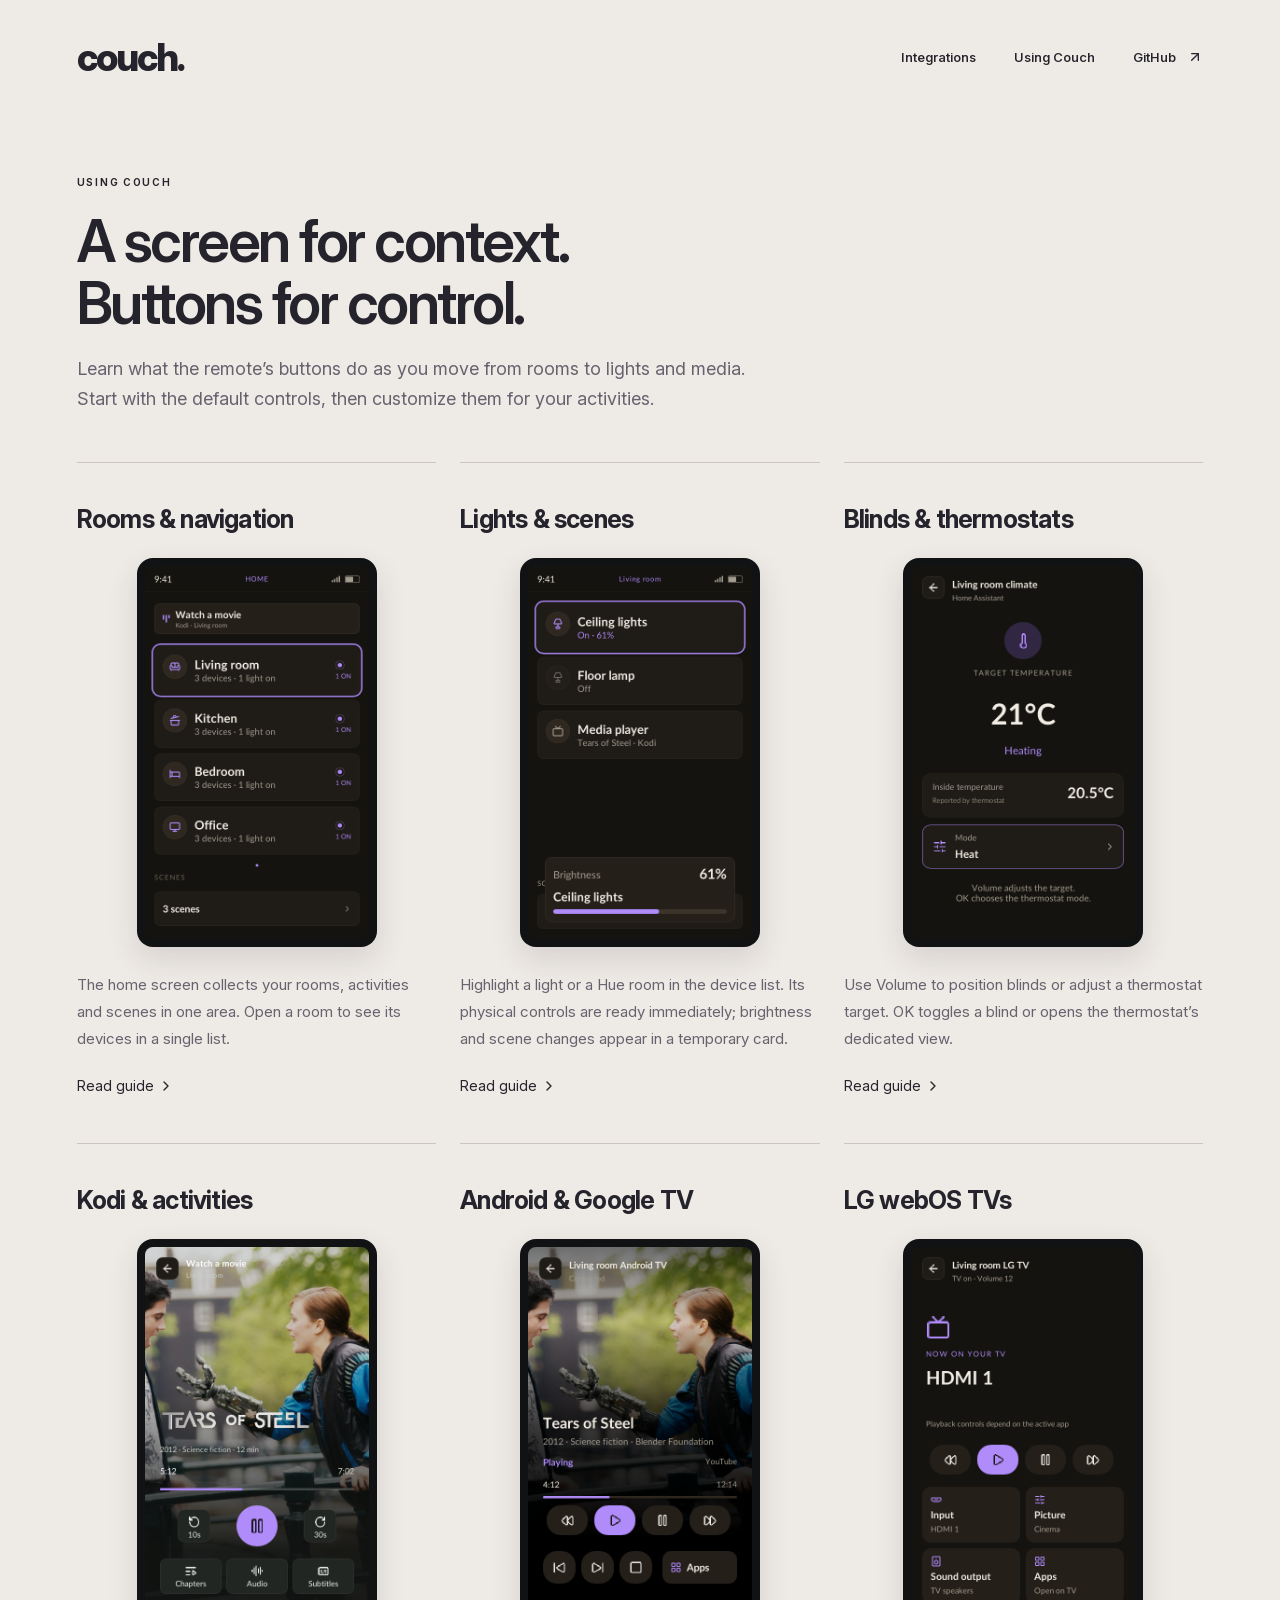
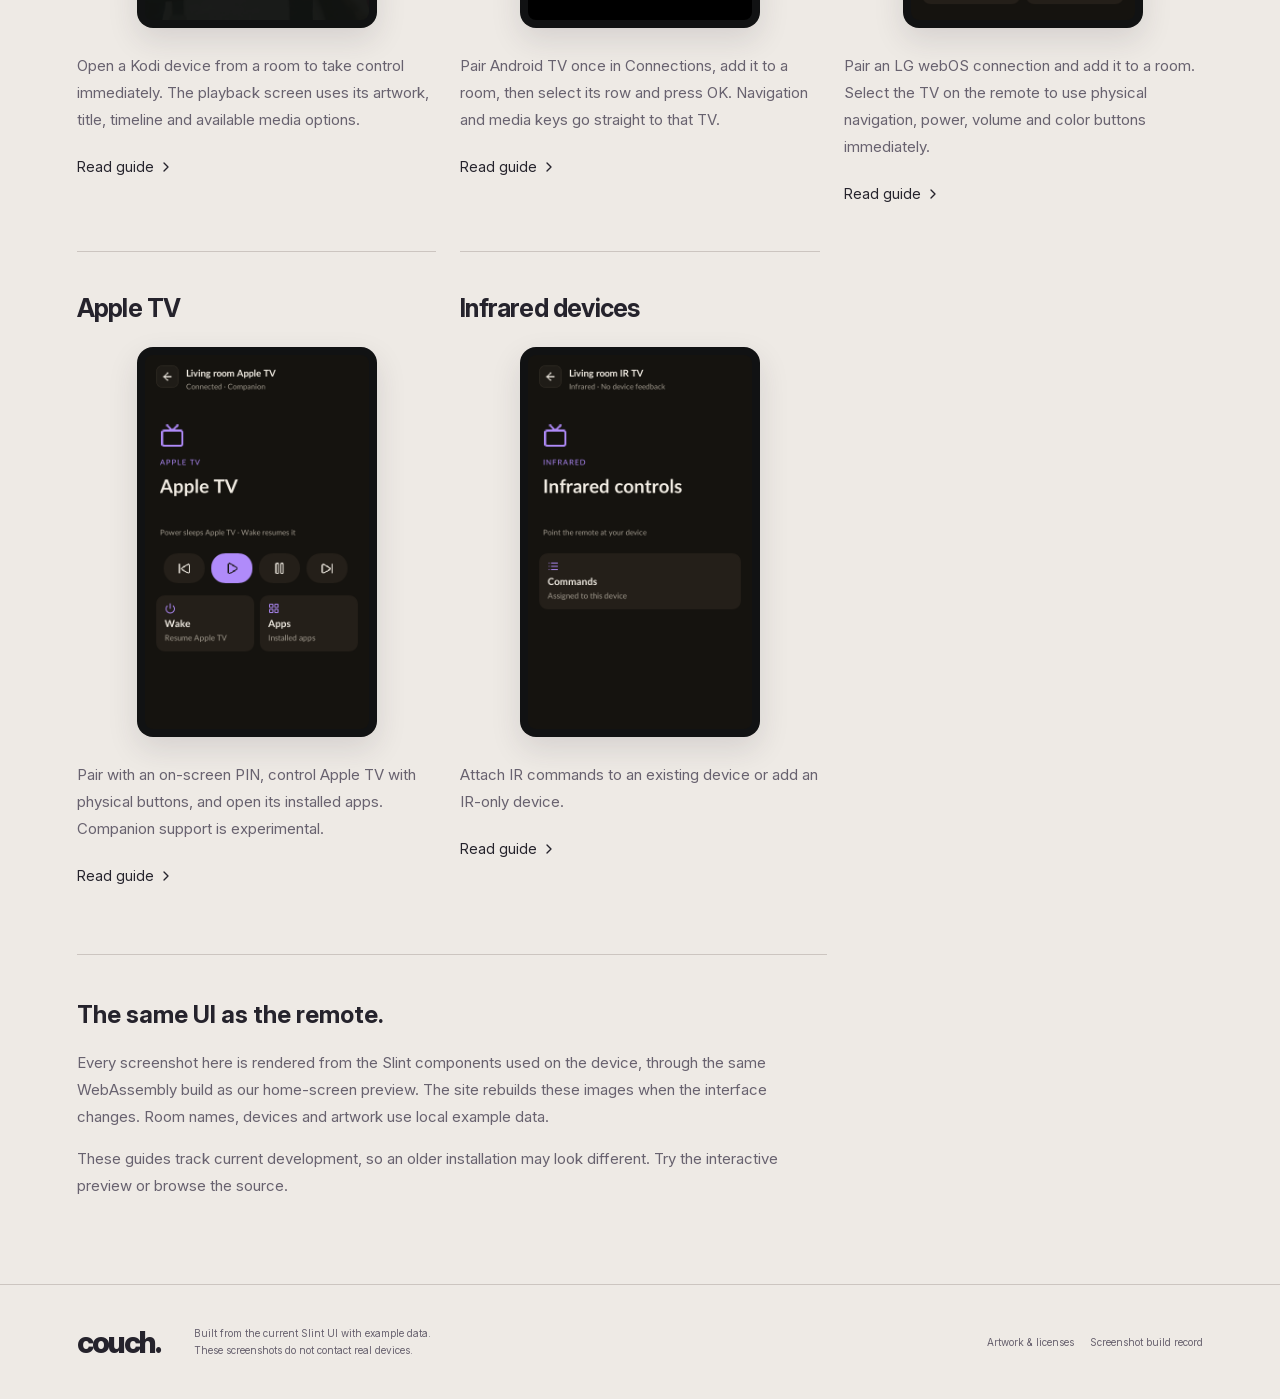
==== usage/index.html @ 996b4701 "site: extract Couch landing page" ====
<!doctype html>
<html lang="en"><head><meta charset="utf-8"><meta name="viewport" content="width=device-width, initial-scale=1"><meta name="description" content="Couch remote usage guide: Using Couch"><title>Using Couch — couch.</title><link rel="icon" href="../favicon.svg" type="image/svg+xml"><link rel="stylesheet" href="../style.css"><link rel="stylesheet" href="usage.css"><link rel="canonical" href="https://dangerouslaser.github.io/couch/usage/"><meta property="og:type" content="website"><meta property="og:site_name" content="Couch"><meta property="og:title" content="Using Couch — couch."><meta property="og:description" content="Couch remote usage guide: Using Couch"><meta property="og:url" content="https://dangerouslaser.github.io/couch/usage/"><meta name="twitter:card" content="summary"><meta name="twitter:title" content="Using Couch — couch."><meta name="twitter:description" content="Couch remote usage guide: Using Couch"></head><body><a class="skip" href="#main">Skip to content</a>
<header class="topbar wrap"><a class="brand" href="../" aria-label="Couch home">couch.</a>
<nav aria-label="Main navigation"><a href="../integrations.html">Integrations</a><a href="./" aria-current="page">Using Couch</a><a href="https://github.com/dangerouslaser/couch">GitHub <span class="icon icon-arrow-up-right" aria-hidden="true"></span></a></nav></header>
<main id="main" class="wrap usage">
<div class="guide-heading">
<p class="eyebrow">USING COUCH</p>
<h1>A screen for context.<br>Buttons for control.</h1>
<p class="guide-intro">Learn what the remote’s buttons do as you move from rooms to lights and media. Start with the default controls, then customize them for your activities.</p></div>
<div class="guide-cards"><a class="guide-card" href="rooms.html">
<h2>Rooms & navigation</h2>
<span class="screen-frame guide-card-preview"><img src="screenshots/home.png" width="480" height="800" alt="Couch home screen with rooms, activities and scenes"></span>
<p>The home screen collects your rooms, activities and scenes in one area. Open a room to see its devices in a single list.</p><span class="guide-link">Read guide <span class="icon icon-chevron-right" aria-hidden="true"></span></span></a><a class="guide-card" href="lights.html">
<h2>Lights & scenes</h2>
<span class="screen-frame guide-card-preview"><img src="screenshots/brightness.png" width="480" height="800" alt="Living room device list with a brightness card for Ceiling lights"></span>
<p>Highlight a light or a Hue room in the device list. Its physical controls are ready immediately; brightness and scene changes appear in a temporary card.</p><span class="guide-link">Read guide <span class="icon icon-chevron-right" aria-hidden="true"></span></span></a><a class="guide-card" href="home-assistant.html"><h2>Blinds &amp; thermostats</h2><span class="screen-frame guide-card-preview"><img src="screenshots/thermostat.png" width="480" height="800" alt="Home Assistant thermostat with target temperature, current temperature and mode"></span><p>Use Volume to position blinds or adjust a thermostat target. OK toggles a blind or opens the thermostat’s dedicated view.</p><span class="guide-link">Read guide <span class="icon icon-chevron-right" aria-hidden="true"></span></span></a><a class="guide-card" href="kodi.html">
<h2>Kodi & activities</h2>
<span class="screen-frame guide-card-preview"><img src="screenshots/kodi.png" width="480" height="800" alt="Kodi playback screen with artwork, progress and media controls"></span>
<p>Open a Kodi device from a room to take control immediately. The playback screen uses its artwork, title, timeline and available media options.</p><span class="guide-link">Read guide <span class="icon icon-chevron-right" aria-hidden="true"></span></span></a><a class="guide-card" href="android-tv.html"><h2>Android & Google TV</h2><span class="screen-frame guide-card-preview"><img src="screenshots/android-tv.png" width="480" height="800" alt="Android TV control screen with playback buttons and an Apps shortcut tile."></span><p>Pair Android TV once in Connections, add it to a room, then select its row and press OK. Navigation and media keys go straight to that TV.</p><span class="guide-link">Read guide <span class="icon icon-chevron-right" aria-hidden="true"></span></span></a><a class="guide-card" href="webos.html"><h2>LG webOS TVs</h2><span class="screen-frame guide-card-preview"><img src="screenshots/webos.png" width="480" height="800" alt="LG webOS control screen with current source, playback controls, input, picture, sound and apps tiles."></span><p>Pair an LG webOS connection and add it to a room. Select the TV on the remote to use physical navigation, power, volume and color buttons immediately.</p><span class="guide-link">Read guide <span class="icon icon-chevron-right" aria-hidden="true"></span></span></a><a class="guide-card" href="apple-tv.html"><h2>Apple TV</h2><span class="screen-frame guide-card-preview"><img src="screenshots/apple-tv.png" width="480" height="800" alt="Apple TV control screen with playback controls, Wake and Apps"></span><p>Pair with an on-screen PIN, control Apple TV with physical buttons, and open its installed apps. Companion support is experimental.</p><span class="guide-link">Read guide <span class="icon icon-chevron-right" aria-hidden="true"></span></span></a><a class="guide-card" href="infrared.html"><h2>Infrared devices</h2><span class="screen-frame guide-card-preview"><img src="screenshots/infrared.png" width="480" height="800" alt="Infrared device control screen with an assigned Commands tile and no inferred device state."></span><p>Attach IR commands to an existing device or add an IR-only device.</p><span class="guide-link">Read guide <span class="icon icon-chevron-right" aria-hidden="true"></span></span></a></div>
<section class="guide-about">
<h2>The same UI as the remote.</h2>
<p>Every screenshot here is rendered from the Slint components used on the device, through the same WebAssembly build as our home-screen preview. The site rebuilds these images when the interface changes. Room names, devices and artwork use local example data.</p>
<p>These guides track current development, so an older installation may look different. <a href="../">Try the interactive preview</a> or <a href="https://github.com/dangerouslaser/couch">browse the source</a>.</p></section></main>
<footer class="wrap"><a class="brand" href="../">couch.</a>
<p>Built from the current Slint UI with example data.<br>These screenshots do not contact real devices.</p>
<div class="licenses"><a href="../credits.html">Artwork &amp; licenses</a><a href="screenshots/manifest.json">Screenshot build record</a></div></footer></body></html>
---- style.css ----
@font-face{font-family:Inter;src:url("assets/InterVariable.woff2") format("woff2");font-weight:100 900;font-display:swap}
:root{color-scheme:light;--paper:#eeeae5;--ink:#25232c;--muted:#68626f;--line:#ccc5c0;--purple:#c4a2ff}
*{box-sizing:border-box}html{scroll-behavior:smooth;scroll-padding-top:24px}body{margin:0;background:var(--paper);color:var(--ink);font-family:Inter,system-ui,sans-serif;-webkit-font-smoothing:antialiased}a{color:inherit;text-decoration:none}a:focus-visible{outline:3px solid #755299;outline-offset:6px}.wrap{max-width:1400px;margin-inline:auto;padding-inline:6vw}.skip{position:absolute;top:-100px;left:20px;background:var(--ink);color:white;padding:16px;z-index:5}.skip:focus{top:12px}.topbar{height:114px;display:flex;align-items:center;justify-content:space-between}.brand{font-size:38px;font-weight:800;letter-spacing:-2px;line-height:1}.topbar nav{display:flex;gap:38px;font-size:13px;font-weight:550}.topbar nav a:hover,.text-link:hover{text-decoration:underline;text-underline-offset:5px}.topbar nav span{margin-left:8px}.hero{display:grid;grid-template-columns:1.18fr 1fr;gap:30px;align-items:center;padding-top:42px;padding-bottom:68px}.eyebrow{font-size:10px;letter-spacing:1.7px;font-weight:650;line-height:1.6}.intro .eyebrow{display:flex;align-items:center;gap:10px}.dot{width:7px;height:7px;border-radius:50%;background:#8763a2}.intro h1{font-size:clamp(45px,5vw,70px);line-height:1.02;letter-spacing:-.065em;margin:30px 0 26px;font-weight:650}.intro h1 em{font-style:normal;color:#82718f}.lede{font-size:22px;line-height:1.5;letter-spacing:-.6px}.explain{font-size:15px;line-height:1.8;color:var(--muted);max-width:380px;margin-top:22px}.actions{display:flex;align-items:center;gap:25px;flex-wrap:wrap;margin-top:30px;font-size:12px}.button{display:inline-flex;background:var(--ink);color:var(--paper);border-radius:28px;padding:17px 23px;gap:25px;font-weight:550;transition:background .2s,transform .2s}.button:hover{background:#51425e;transform:translateY(-2px)}.text-link span{margin-left:8px}.development{font-size:9px;letter-spacing:1.1px;font-weight:650;margin-top:38px}.development span{display:block;font-size:11px;font-weight:400;letter-spacing:0;color:var(--muted);margin-top:9px}.preview{min-width:0;margin:0;display:flex;align-items:center;flex-direction:column;padding:0 10px}.preview figcaption{margin-top:20px;font-size:9px;letter-spacing:1.3px;text-align:center;font-weight:600;line-height:1.6}.preview figcaption span{display:block;letter-spacing:0;color:var(--muted);font-size:10px;font-weight:400;margin-top:5px}.integrations{border-block:1px solid var(--line)}.integration-inner{display:flex;align-items:center;gap:45px;padding-block:27px}.integration-inner p{font-size:9px;letter-spacing:1.4px;flex-shrink:0;color:var(--muted)}.integration-inner ul{margin:0;padding:0;list-style:none;display:flex;justify-content:space-between;gap:28px;flex:1;flex-wrap:wrap}.integration-inner li{font-size:16px;letter-spacing:-.5px;font-weight:550}.details{padding-top:82px;padding-bottom:78px;display:grid;grid-template-columns:.85fr 2fr;gap:65px}.section-heading h2,.project h2{font-size:44px;line-height:1.08;letter-spacing:-2.4px;font-weight:600;margin:18px 0 0}.features{display:grid;grid-template-columns:repeat(3,1fr);gap:30px;padding-top:10px}.number{font-size:9px;letter-spacing:1.3px;color:#82718f}.features h3{font-size:18px;line-height:1.35;letter-spacing:-.5px;font-weight:600;margin-top:22px}.features p,.project p:not(.eyebrow){font-size:13px;line-height:1.8;color:var(--muted)}.project{margin-bottom:66px;display:grid;grid-template-columns:1.6fr 1fr;gap:100px;position:relative;padding-top:48px}.project:before{content:"";position:absolute;top:0;left:6vw;right:6vw;border-top:1px solid var(--line)}.project h2{font-size:46px;margin-bottom:20px}.project p:not(.eyebrow){max-width:540px}.project-links{align-self:center}.project-links a{display:flex;justify-content:space-between;padding:18px 0;border-bottom:1px solid var(--line);font-size:13px}.project-links a:hover{color:#755299}.project-links span{font-size:16px}footer{border-top:1px solid var(--line);display:flex;align-items:center;gap:34px;padding-block:30px}footer .brand{font-size:30px}footer p{font-size:10px;color:var(--muted);line-height:1.7}footer .licenses{font-size:10px;color:var(--muted);margin-left:auto;display:flex;gap:16px;flex-wrap:wrap}
@media(min-width:1500px){.wrap{padding-inline:84px}.project:before,.install-band:before{left:84px;right:84px}}
@media(max-width:1000px){.hero{gap:15px}.intro h1{font-size:60px}.actions{gap:18px}.details{gap:35px;grid-template-columns:1fr}.section-heading h2 br{display:none}.features{gap:30px}.integration-inner{gap:25px}.integration-inner li{font-size:14px}.integration-inner ul{gap:18px}.project{gap:50px}}
@media(max-width:850px){.topbar{height:90px}.brand{font-size:34px}.topbar nav{gap:24px;font-size:12px}.hero{grid-template-columns:minmax(0,1fr);padding-top:28px;padding-bottom:36px;gap:36px}.intro h1{font-size:clamp(35px,8vw,60px);margin-top:23px}.lede{font-size:20px}.explain{max-width:400px;font-size:14px}.development{margin-top:28px}.preview{padding-top:12px;padding-bottom:0}.preview figcaption{margin-top:30px}.integration-inner{display:block;padding-block:22px}.integration-inner p{margin:0 0 17px}.integration-inner ul{justify-content:flex-start;gap:14px 25px}.details{padding-top:45px;padding-bottom:42px;gap:20px}.section-heading h2,.project h2{font-size:37px}.features{grid-template-columns:1fr;gap:25px}.features article{display:grid;grid-template-columns:75px 1fr;column-gap:18px}.number{grid-row:1/3;margin-top:4px}.features h3{margin:0 0 6px;font-size:18px}.features p{margin:0;grid-column:2}.project{grid-template-columns:1fr;gap:12px;margin-bottom:42px;padding-top:35px}.project h2{margin-top:12px}.project p:not(.eyebrow){font-size:13px}.project-links a{padding:16px 0}footer{flex-wrap:wrap;gap:12px 22px;padding-block:25px}footer p{flex:1;min-width:200px}footer .licenses{margin-left:0}}
@media(prefers-reduced-motion:reduce){html{scroll-behavior:auto}.button{transition:none}}

/* Unmodified Lucide SVGs; masks inherit each row’s active/idle color. */
.icon{display:inline-block;width:16px;height:16px;flex-shrink:0;vertical-align:-3px;background-color:currentColor;-webkit-mask:var(--icon) center/contain no-repeat;mask:var(--icon) center/contain no-repeat}
.icon-house{--icon:url("assets/lucide/house.svg")}
.icon-sun{--icon:url("assets/lucide/sun.svg")}
.icon-moon{--icon:url("assets/lucide/moon.svg")}
.icon-briefcase-business{--icon:url("assets/lucide/briefcase-business.svg")}
.icon-sparkles{--icon:url("assets/lucide/sparkles.svg")}
.icon-play{--icon:url("assets/lucide/play.svg")}
.icon-chevron-right{--icon:url("assets/lucide/chevron-right.svg")}
.icon-wifi{--icon:url("assets/lucide/wifi.svg")}
.icon-battery-medium{--icon:url("assets/lucide/battery-medium.svg")}
.icon-circle-dot{--icon:url("assets/lucide/circle-dot.svg")}
.icon-arrow-up-right{--icon:url("assets/lucide/arrow-up-right.svg")}
.icon-arrow-down{--icon:url("assets/lucide/arrow-down.svg")}
.room-symbol .icon{width:22px;height:22px}.scene-row>.icon:first-child{width:24px;height:24px}.chevron.icon{width:20px;height:20px}

.icon-power{--icon:url("assets/lucide/power.svg")}
.icon-arrow-left{--icon:url("assets/lucide/arrow-left.svg")}
.icon-lightbulb{--icon:url("assets/lucide/lightbulb.svg")}
.icon-tv{--icon:url("assets/lucide/tv.svg")}
.icon-speaker{--icon:url("assets/lucide/speaker.svg")}
.icon-pause{--icon:url("assets/lucide/pause.svg")}
.icon-skip-back{--icon:url("assets/lucide/skip-back.svg")}
.icon-skip-forward{--icon:url("assets/lucide/skip-forward.svg")}
.icon-check{--icon:url("assets/lucide/check.svg")}
.icon-sofa{--icon:url("assets/lucide/sofa.svg")}

.stack{padding-block:60px;border-bottom:1px solid var(--line)}
.stack-heading{display:flex;align-items:start;justify-content:space-between;gap:50px;margin-bottom:36px}
.stack h2{font-size:38px;line-height:1.1;letter-spacing:-1.8px;margin:14px 0 0;font-weight:600}
.stack-heading>p{max-width:480px;font-size:14px;color:var(--muted);line-height:1.8;margin-top:16px}
.stack-grid{display:grid;grid-template-columns:repeat(3,1fr);gap:30px}
.stack-grid article{border-top:1px solid var(--line);padding-top:20px}
.stack-grid h3{font-size:20px;letter-spacing:-.5px;font-weight:600;margin:0 0 12px}
.stack-grid p{font-size:13px;line-height:1.8;color:var(--muted);margin:0 0 16px}
.stack-grid a{font-size:12px;text-decoration:underline;text-underline-offset:4px}
@media(max-width:850px){.stack{padding-block:38px}.stack-heading{display:block;margin-bottom:26px}.stack h2{font-size:32px}.stack-grid{grid-template-columns:1fr;gap:26px}.topbar nav{gap:16px}}

/* HA100-inspired bezel; the screen remains the production 480 × 800 canvas. */
.device-shell{width:300px;max-width:100%;padding:4px;border-radius:28px;background:linear-gradient(105deg,#d3d4d4 0,#797b7c 2%,#414344 4%,#a0a1a1 96%,#dedfdf 98%,#747676 100%);box-shadow:3px 10px 12px #13101522,15px 30px 60px #30273830,inset 0 1px 1px #ffffffb0}
.device-face{position:relative;overflow:hidden;padding:22px 20px 20px;border-radius:24px;background:linear-gradient(115deg,#111213,#080909 55%,#121313);box-shadow:inset 0 0 0 1px #242627}
.slint-screen{position:relative;width:100%;aspect-ratio:3/5;overflow:hidden;background:#15130f;box-shadow:0 0 0 1px #1b1d1d}
#slint-demo{position:absolute;left:0;top:0;width:480px;height:800px;border:0;transform-origin:top left}
#demo-loading,#demo-sleep{position:absolute;inset:0;display:flex;align-items:center;justify-content:center;padding:20px;text-align:center;background:#111;color:#bbb;font:14px Inter,sans-serif;border:0;width:100%;height:100%}#demo-sleep{cursor:pointer}
#demo-loading[hidden],#demo-sleep[hidden]{display:none}
.device-buttons{margin-top:28px;display:grid;gap:14px}
.device-buttons button{display:flex;align-items:center;justify-content:center;min-width:0;border:0;background:linear-gradient(#1c1e1f,#171819);color:#909391;box-shadow:inset 0 1px #ffffff05,inset 0 -1px #0006;cursor:pointer;touch-action:manipulation;transition:background .12s,color .12s}
.device-buttons button:hover{color:#ddd;background:#29272d}.device-buttons button:active,.device-buttons button.tour-pressed{color:#cfb5fa;background:#353039;box-shadow:inset 0 1px 3px #000b}
.device-buttons button:focus-visible{outline:2px solid #b18ae6;outline-offset:2px;z-index:2}.device-buttons .icon{width:16px;height:16px}
.device-system{display:grid;grid-template-columns:1fr 1.7fr 1fr;gap:2px;height:36px;border-radius:6px;overflow:hidden;background:#0a0b0b;padding:1px;border:1px solid #242626}
.device-system [data-remote=home]{position:relative}
.device-system [data-remote=home]::before{content:"";position:absolute;inset:3px 12px;border-radius:20px;box-shadow:inset 0 1px 3px #000,0 1px #383838;pointer-events:none}
.sr-only{position:absolute;width:1px;height:1px;overflow:hidden;clip:rect(0,0,0,0);white-space:nowrap}
@media(prefers-reduced-motion:reduce){.device-buttons button{transition:none}}
.icon-chevron-left{--icon:url("assets/lucide/chevron-left.svg")}
.icon-chevron-right{--icon:url("assets/lucide/chevron-right.svg")}
.icon-lightbulb{--icon:url("assets/lucide/lightbulb.svg")}
.icon-pause{--icon:url("assets/lucide/pause.svg")}
.icon-tv{--icon:url("assets/lucide/tv.svg")}
.icon-house{--icon:url("assets/lucide/house.svg")}
.icon-power{--icon:url("assets/lucide/power.svg")}
/* Keep the guide link reachable without squeezing the navigation on phones. */
@media(max-width:550px){.topbar{height:auto;min-height:110px;flex-wrap:wrap;gap:20px;padding-block:22px}.topbar nav{width:100%;justify-content:space-between;gap:12px;font-size:12px}.topbar nav a{white-space:nowrap}.topbar nav span{margin-left:2px}}

/* Integration overview and shared navigation. */
.topbar nav{flex-wrap:wrap}.integration-inner ul{display:flex;align-items:center}.integration-inner li a{white-space:nowrap}.integration-inner li a:hover{text-decoration:underline;text-underline-offset:4px}.integration-page{padding-block:40px 70px}.integration-heading{max-width:780px;margin-bottom:48px}.integration-heading h1{font-size:clamp(38px,5vw,64px);line-height:1.08;letter-spacing:-2.5px;font-weight:600;margin:20px 0}.integration-heading p:not(.eyebrow){font-size:18px;line-height:1.7;color:var(--muted)}.integration-heading .integration-note{font-size:14px!important}.integration-cards{display:grid;grid-template-columns:repeat(2,minmax(0,1fr));gap:36px 56px}.integration-cards article{border-top:1px solid var(--line);padding-top:22px}.integration-cards h2{font-size:27px;letter-spacing:-.8px;margin:0 0 12px;font-weight:600}.integration-cards .integration-status{font-size:12px;font-weight:600;color:#756084}.integration-cards p,.integration-next p{font-size:15px;line-height:1.8;color:var(--muted)}.integration-cards .text-link,.integration-next .text-link{font-size:14px}.integration-next{max-width:740px;margin-top:60px;border-top:1px solid var(--line);padding-top:24px}.integration-next h2{font-size:28px;letter-spacing:-1px}@media(max-width:650px){.integration-cards{grid-template-columns:1fr;gap:30px}.integration-page{padding-top:15px}.integration-heading h1{letter-spacing:-1.7px}.integration-heading{margin-bottom:32px}.integration-heading p:not(.eyebrow){font-size:16px}}@media(max-width:550px){.topbar nav{justify-content:flex-start;column-gap:18px;row-gap:12px}.integration-inner ul{gap:18px 24px}}
.install-band{position:relative;padding-top:72px;padding-bottom:80px;display:grid;grid-template-columns:1fr;gap:26px;scroll-margin-top:70px}.install-band:before{content:"";position:absolute;top:0;left:6vw;right:6vw;border-top:1px solid var(--line)}
.install-band>*{min-width:0}
.install-band .eyebrow{display:flex;align-items:center;gap:12px}
.install-band .badge{font-size:9px;letter-spacing:1.1px;font-weight:650;color:#82718f;border:1px solid var(--line);border-radius:20px;padding:4px 9px}
.install-head h2{font-size:clamp(30px,3.4vw,46px);line-height:1.08;letter-spacing:-2px;font-weight:600;margin:16px 0 14px}
.install-head p{font-size:15px;line-height:1.8;color:var(--muted);max-width:640px;margin:0}
.commands{display:flex;flex-direction:column;gap:16px;max-width:900px}
.command{min-width:0}
.command-label{font-size:10px;letter-spacing:1.3px;font-weight:650;color:#82718f;margin:0 0 10px}
.command-box{position:relative;background:var(--ink);border-radius:14px;padding:14px 70px 14px 18px}
.command-box code{display:block;color:var(--paper);font-family:ui-monospace,SFMono-Regular,Menlo,Consolas,monospace;font-size:13px;line-height:1.5;overflow-x:auto;white-space:nowrap;-webkit-overflow-scrolling:touch;user-select:all}
.copy{position:absolute;top:50%;right:10px;transform:translateY(-50%);background:rgba(255,255,255,.12);color:var(--paper);border:1px solid rgba(255,255,255,.22);border-radius:9px;padding:8px 14px;font:inherit;font-size:12px;font-weight:550;cursor:pointer;transition:background .15s}
.copy:hover{background:rgba(255,255,255,.22)}
.copy:focus-visible{outline:2px solid #b79fd0;outline-offset:2px}
.copy.copied{background:#3c7a4e;border-color:#3c7a4e}
.install-foot{font-size:12px;color:var(--muted);margin:2px 0 0}
.install-foot a{text-decoration:underline;text-underline-offset:4px}.install-foot a:hover{color:#755299}.install-foot .icon{margin-left:4px}
@media(max-width:850px){.install-band{padding-top:40px}.command-box code{font-size:12px}}

/* Bluetooth: the remote is the peripheral, so the TV does the pairing. */

/* The contribute path: links inside body copy need their own underline. */
.project-contribute a{text-decoration:underline;text-underline-offset:4px}
.project-contribute a:hover{color:#755299}

/* What to buy and what the installer needs, immediately above the commands. */
.hardware{position:relative;padding-top:54px;padding-bottom:4px;display:grid;grid-template-columns:.85fr 2fr;gap:65px}
.hardware:before{content:"";position:absolute;top:0;left:6vw;right:6vw;border-top:1px solid var(--line)}
.hardware>*{min-width:0}
.hardware-body{display:grid;gap:24px}
.hardware-grid{display:grid;grid-template-columns:repeat(3,1fr);gap:30px}
.hardware-grid article{border-top:1px solid var(--line);padding-top:20px;min-width:0}
.hardware-grid h3{font-size:18px;letter-spacing:-.5px;font-weight:600;margin:0 0 12px}
.hardware-grid p{font-size:13px;line-height:1.8;color:var(--muted);margin:0}
.hardware-grid code{font-family:ui-monospace,SFMono-Regular,Menlo,Consolas,monospace;font-size:12px;color:var(--ink);overflow-wrap:anywhere}
.hardware-foot{font-size:12px;line-height:1.8;color:var(--muted);margin:0}
.hardware-foot a{text-decoration:underline;text-underline-offset:4px}
.hardware-foot a:hover{color:#755299}
@media(min-width:1500px){.hardware:before{left:84px;right:84px}}
@media(max-width:1000px){.hardware{grid-template-columns:1fr;gap:26px}.hardware-grid{grid-template-columns:1fr 1fr}}
@media(max-width:850px){.hardware{padding-top:36px;gap:18px}.hardware-grid{grid-template-columns:1fr;gap:24px}}

/* Poster shown until the WebAssembly demo is actually requested. */
#demo-poster{position:absolute;inset:0;display:flex;flex-direction:column;align-items:center;justify-content:center;gap:10px;padding:22px;text-align:center;background:#111;color:#ddd;font:550 14px Inter,sans-serif}
#demo-poster[hidden]{display:none}
#demo-poster p{margin:0}
#demo-poster .demo-poster-note{font-size:11px;font-weight:400;line-height:1.6;color:#8f8b93}
#demo-load{margin-top:6px;border:1px solid #3a383d;border-radius:22px;background:#1c1b1e;color:#eee;font:550 12px Inter,sans-serif;padding:11px 18px;cursor:pointer;transition:background .2s}
#demo-load:hover{background:#2a282e;color:#fff}
#demo-load:focus-visible{outline:2px solid #b18ae6;outline-offset:2px}
@media(prefers-reduced-motion:reduce){#demo-load{transition:none}}
---- usage/usage.css ----
.usage{padding-block:30px 70px}.guide-heading{max-width:850px;margin:30px 0 48px}.guide-heading h1{font-size:clamp(36px,4.5vw,62px);line-height:1.08;letter-spacing:-2.5px;font-weight:600;margin:20px 0}.guide-intro{max-width:690px;font-size:18px;line-height:1.65;color:var(--muted)}.breadcrumb{font-size:14px;text-underline-offset:4px}.guide-cards{display:grid;grid-template-columns:repeat(3,1fr);gap:24px}.guide-card{display:block;border-top:1px solid var(--line);padding:25px 0;text-decoration:none}.guide-card h2{font-size:25px;letter-spacing:-.8px;margin:16px 0}.guide-card p,.guide-about p{font-size:15px;line-height:1.8;color:var(--muted)}.guide-link{display:block;margin-top:25px;font-size:14px}.guide-card:hover .guide-link{text-decoration:underline}.guide-about{max-width:750px;margin-top:45px;border-top:1px solid var(--line);padding-top:25px}.guide-about a{color:inherit;text-underline-offset:4px}.guide-layout{display:grid;grid-template-columns:minmax(0,1.15fr) minmax(0,1fr);gap:55px;align-items:start}.guide-shots{display:grid;grid-template-columns:repeat(2,minmax(0,1fr));gap:20px;position:sticky;top:30px}.guide-shots figure{margin:0;min-width:0}.screen-frame{padding:8px;border-radius:16px;background:#111213;box-shadow:0 12px 30px #30273820}.screen-frame img{display:block;width:100%;height:auto;border-radius:8px;background:#15130f}.guide-shots figcaption{font-size:12px;line-height:1.6;color:var(--muted);margin-top:15px}.guide-copy h2{font-size:25px;letter-spacing:-.6px;margin:32px 0 12px}.guide-copy h2:first-child{margin-top:0}.guide-copy p{font-size:14px;line-height:1.8;color:var(--muted)}.guide-copy table{border-collapse:collapse;width:100%;font-size:14px;line-height:1.6}.guide-copy th,.guide-copy td{text-align:left;vertical-align:top;padding:15px 0;border-bottom:1px solid var(--line)}.guide-copy th{font-weight:500;padding-right:18px;width:32%}.guide-copy thead th{font-size:11px;text-transform:uppercase;letter-spacing:1px;color:var(--muted)}.guide-copy kbd{font:inherit;font-weight:600}.guide-copy .mapping-note{font-size:12px}.guide-bottom{display:flex;flex-wrap:wrap;gap:24px;margin-top:55px;border-top:1px solid var(--line);padding-top:24px;font-size:14px}.usage a:focus-visible{outline:2px solid #714caf;outline-offset:5px}.guide-bottom a,.breadcrumb{text-decoration:none}.guide-bottom a:hover,.breadcrumb:hover{text-decoration:underline}@media(max-width:1050px){.guide-layout{grid-template-columns:1fr;gap:40px}.guide-shots{position:static;max-width:630px}.guide-copy{max-width:760px}}@media(max-width:700px){.guide-cards{grid-template-columns:1fr;gap:10px}.guide-heading{margin-bottom:30px}.guide-intro{font-size:16px}.guide-shots{gap:12px}.screen-frame{padding:5px;border-radius:10px}.guide-shots figcaption{font-size:11px}.guide-heading h1{letter-spacing:-1.6px}.topbar nav{gap:12px;font-size:11px}.topbar .brand{font-size:30px}}@media(max-width:370px){.guide-shots{grid-template-columns:1fr;max-width:250px}.topbar nav{gap:9px}.topbar .brand{font-size:26px}}

/* Reuse the CI-rendered guide images, showing the whole device screen. */
.guide-card-preview{display:block;width:min(100%,240px);margin:24px auto}.guide-card-preview img{aspect-ratio:3/5}
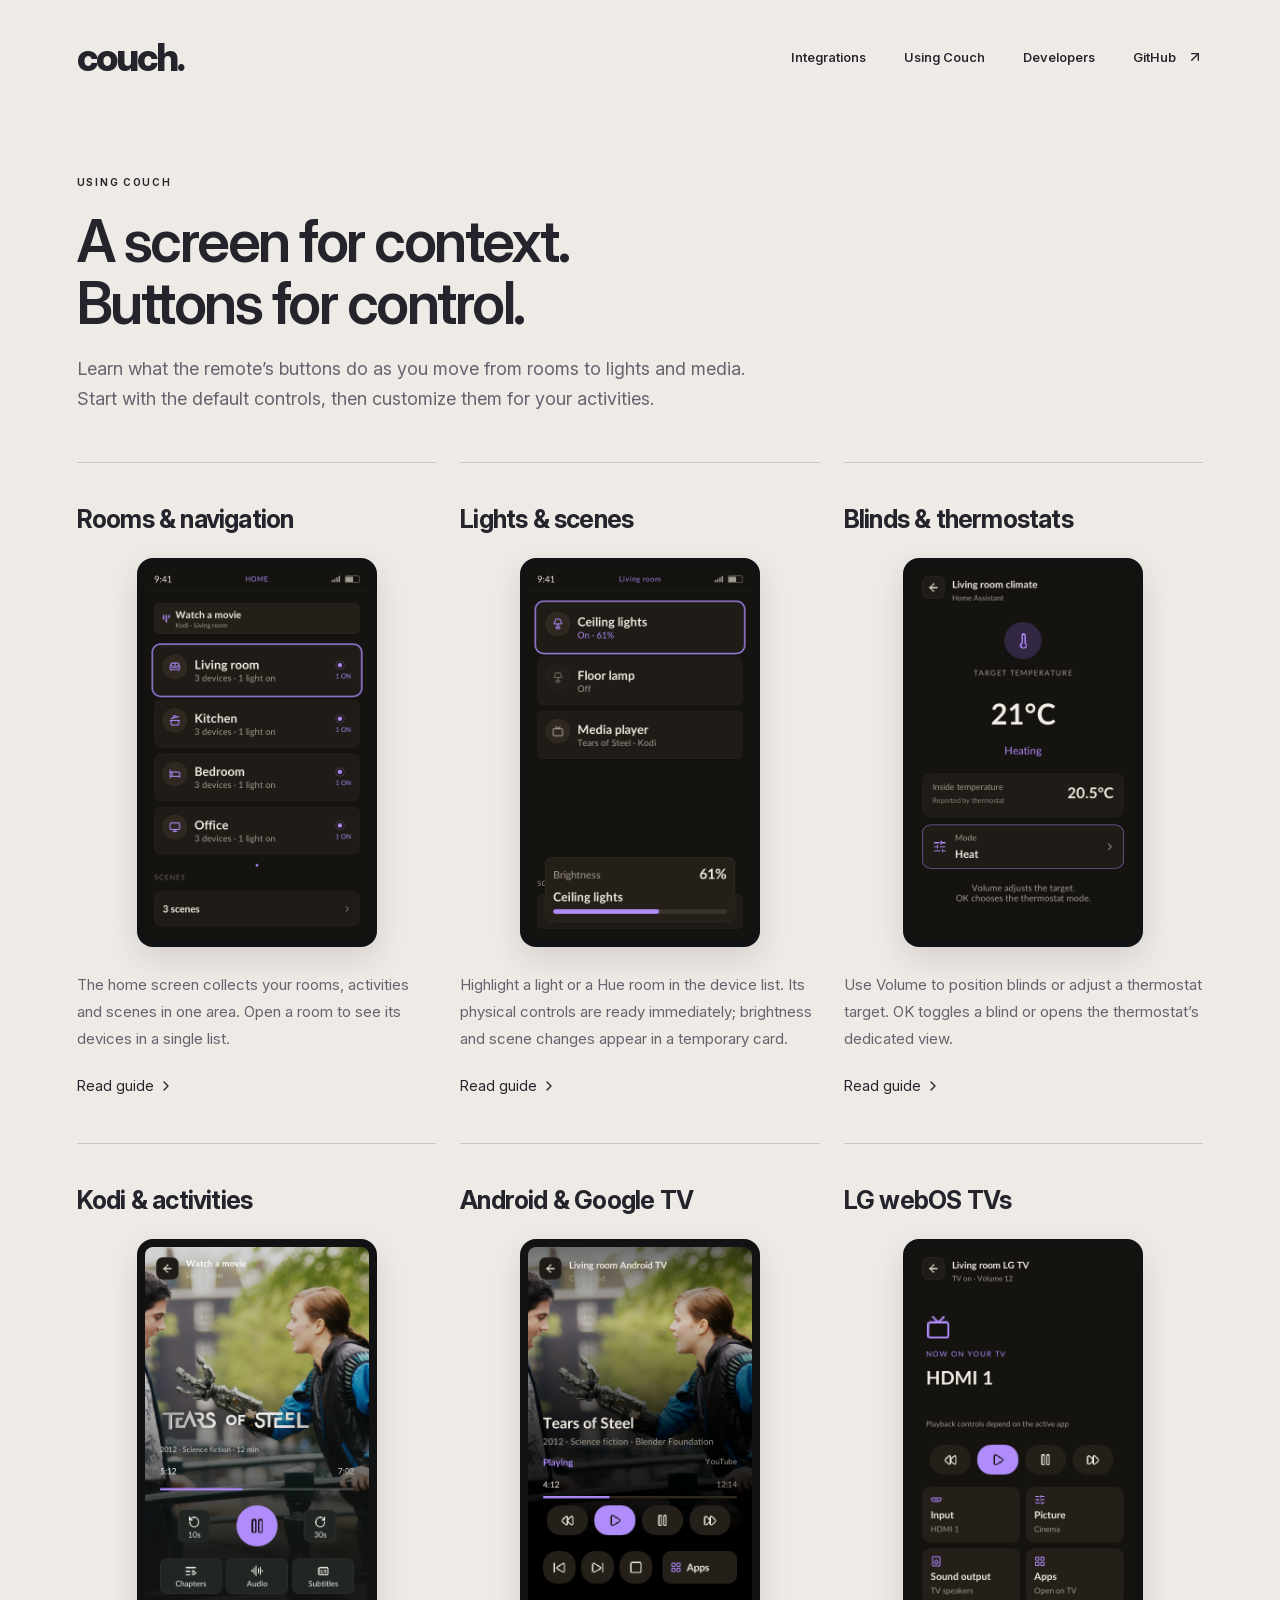
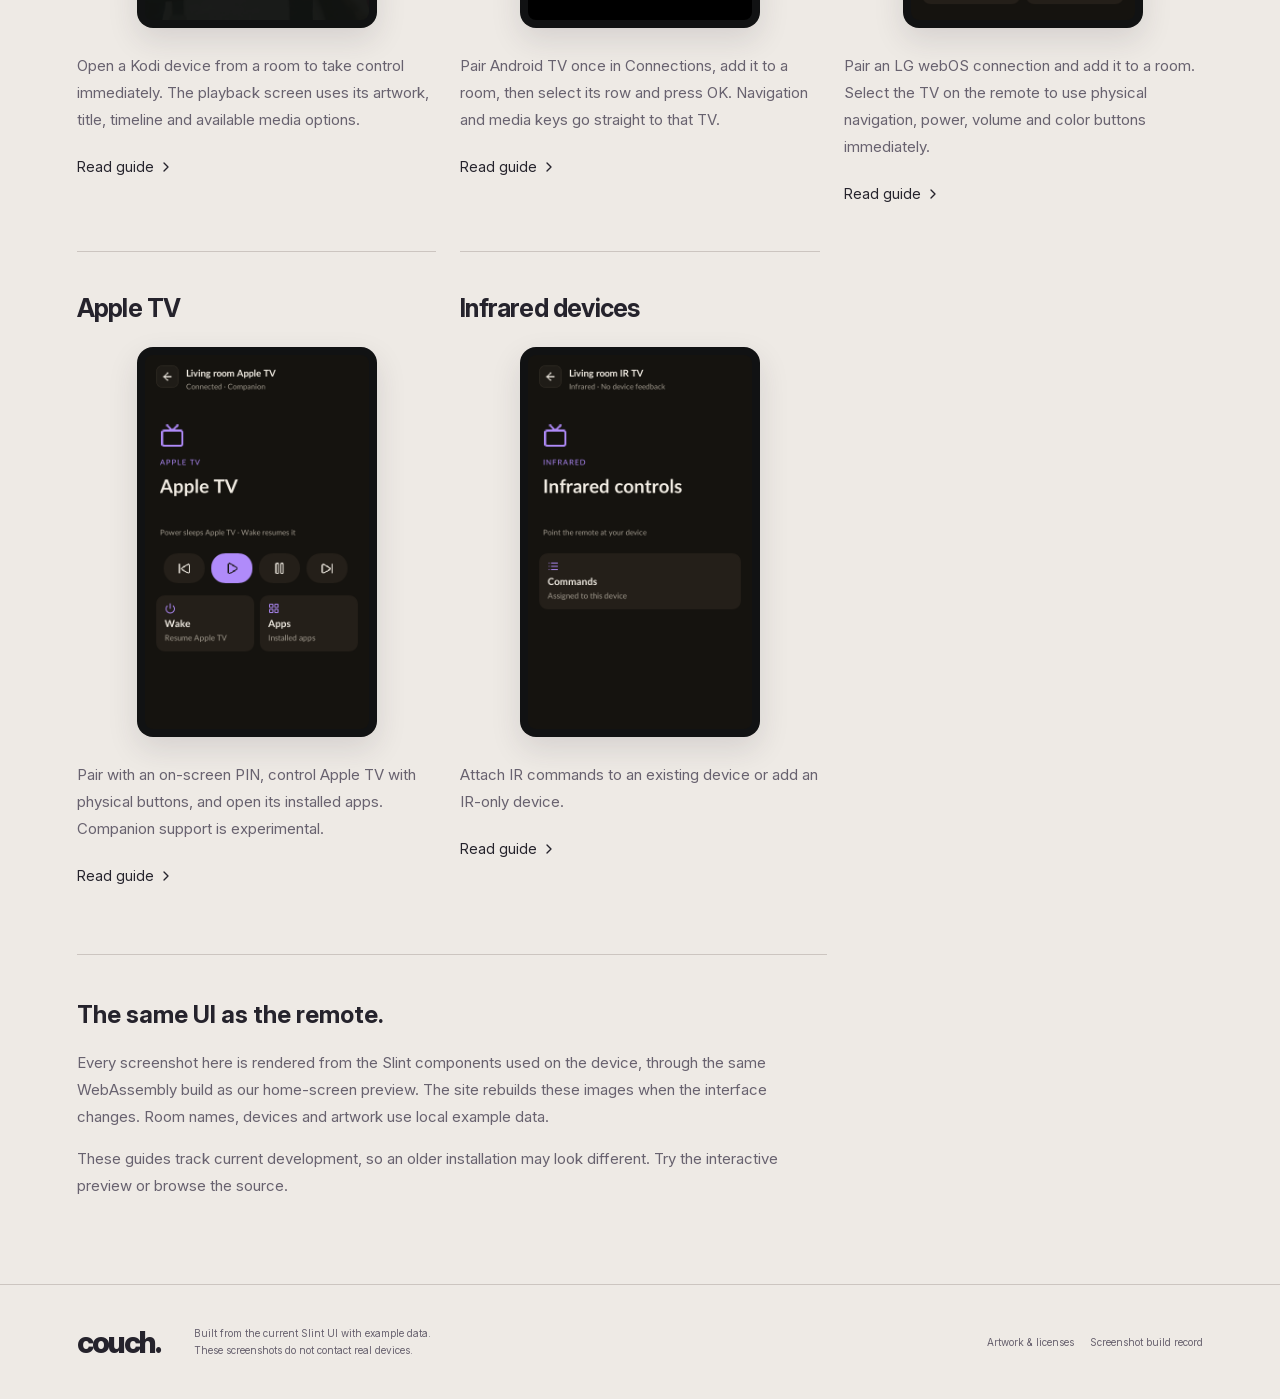
==== commit f7f50858: "Build developer documentation from the pinned Couch repository" ====
--- a/usage/index.html
+++ b/usage/index.html
@@ -1,7 +1,7 @@
 <!doctype html>
 <html lang="en"><head><meta charset="utf-8"><meta name="viewport" content="width=device-width, initial-scale=1"><meta name="description" content="Couch remote usage guide: Using Couch"><title>Using Couch — couch.</title><link rel="icon" href="../favicon.svg" type="image/svg+xml"><link rel="stylesheet" href="../style.css"><link rel="stylesheet" href="usage.css"><link rel="canonical" href="https://dangerouslaser.github.io/couch/usage/"><meta property="og:type" content="website"><meta property="og:site_name" content="Couch"><meta property="og:title" content="Using Couch — couch."><meta property="og:description" content="Couch remote usage guide: Using Couch"><meta property="og:url" content="https://dangerouslaser.github.io/couch/usage/"><meta name="twitter:card" content="summary"><meta name="twitter:title" content="Using Couch — couch."><meta name="twitter:description" content="Couch remote usage guide: Using Couch"></head><body><a class="skip" href="#main">Skip to content</a>
 <header class="topbar wrap"><a class="brand" href="../" aria-label="Couch home">couch.</a>
-<nav aria-label="Main navigation"><a href="../integrations.html">Integrations</a><a href="./" aria-current="page">Using Couch</a><a href="https://github.com/dangerouslaser/couch">GitHub <span class="icon icon-arrow-up-right" aria-hidden="true"></span></a></nav></header>
+<nav aria-label="Main navigation"><a href="../integrations.html">Integrations</a><a href="./" aria-current="page">Using Couch</a><a href="../developers/">Developers</a><a href="https://github.com/dangerouslaser/couch">GitHub <span class="icon icon-arrow-up-right" aria-hidden="true"></span></a></nav></header>
 <main id="main" class="wrap usage">
 <div class="guide-heading">
 <p class="eyebrow">USING COUCH</p>
